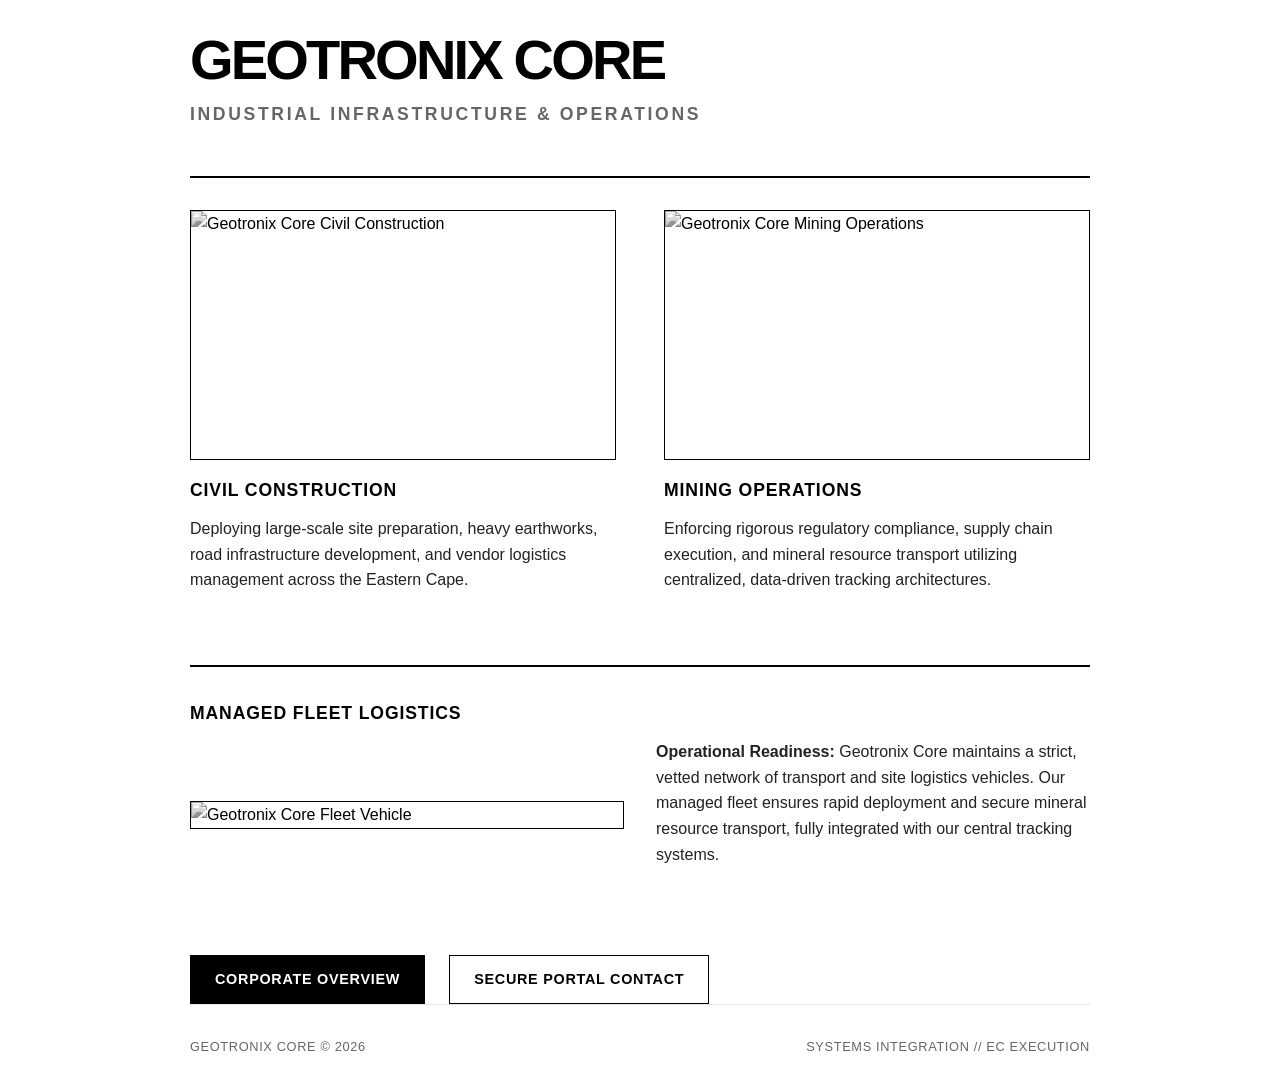
==== index.html @ 0fdd349a "update" ====
<!DOCTYPE html>
<html lang="en">
<head>
    <meta charset="UTF-8">
    <meta name="viewport" content="width=device-width, initial-scale=1.0">
    <title>Geotronix Core | Industrial Infrastructure & Operations</title>
    <style>
        :root {
            --bg: #ffffff;
            --text: #000000;
            --border: #000000;
            --muted: #666666;
        }
        * {
            box-sizing: border-box;
            margin: 0;
            padding: 0;
            font-family: -apple-system, BlinkMacSystemFont, sans-serif;
        }
        body {
            background-color: var(--bg);
            color: var(--text);
            line-height: 1.6;
            padding: 2rem;
            display: flex;
            flex-direction: column;
            min-height: 100vh;
        }
        .container {
            max-width: 900px;
            margin: auto auto;
            width: 100%;
        }
        header {
            margin-bottom: 3rem;
        }
        h1 {
            font-size: 3.5rem;
            font-weight: 800;
            letter-spacing: -0.05em;
            text-transform: uppercase;
            line-height: 1;
        }
        .subtitle {
            font-size: 1.1rem;
            color: var(--muted);
            text-transform: uppercase;
            letter-spacing: 0.15em;
            margin-top: 0.75rem;
            font-weight: 600;
        }
        .divider {
            height: 2px;
            background-color: var(--text);
            margin: 2rem 0;
        }
        .grid {
            display: grid;
            grid-template-columns: 1fr 1fr;
            gap: 3rem;
            margin-bottom: 3rem;
        }
        @media (max-width: 768px) {
            .grid { 
                grid-template-columns: 1fr;
                gap: 1.5rem;
            }
            h1 { font-size: 2.5rem; }
        }
        .sector-card {
            display: flex;
            flex-direction: column;
        }
        .sector-image {
            width: 100%;
            height: 250px;
            object-fit: cover;
            border: 1px solid var(--text);
            margin-bottom: 1rem;
            filter: grayscale(100%); /* Forces the industrial black/white look */
        }
        .sector-title {
            font-size: 1.1rem;
            font-weight: 700;
            text-transform: uppercase;
            margin-bottom: 0.75rem;
            letter-spacing: 0.05em;
        }
        p {
            font-size: 1rem;
            color: #222;
            margin-bottom: 1.5rem;
        }
        .fleet-section {
            margin-top: 2rem;
            margin-bottom: 4rem;
            border-top: 2px solid var(--text);
            padding-top: 2rem;
        }
        .fleet-container {
            display: flex;
            gap: 2rem;
            align-items: center;
        }
        .fleet-image {
            width: 50%;
            border: 1px solid var(--text);
            filter: grayscale(100%); /* Optional: keeps the car in black/white theme */
        }
        .fleet-text {
            width: 50%;
        }
        @media (max-width: 768px) {
            .fleet-container {
                flex-direction: column;
            }
            .fleet-image, .fleet-text {
                width: 100%;
            }
        }
        .cta-container {
            display: flex;
            gap: 1.5rem;
            margin-top: 1rem;
        }
        .btn {
            display: inline-block;
            padding: 0.75rem 1.5rem;
            font-size: 0.9rem;
            font-weight: 700;
            text-transform: uppercase;
            letter-spacing: 0.05em;
            text-decoration: none;
            border: 1px solid var(--text);
            transition: all 0.2s ease;
        }
        .btn-dark {
            background-color: var(--text);
            color: var(--bg);
        }
        .btn-dark:hover {
            background-color: #333;
        }
        .btn-light {
            background-color: var(--bg);
            color: var(--text);
        }
        .btn-light:hover {
            background-color: #f5f5f5;
        }
        footer {
            margin-top: auto;
            padding-top: 2rem;
            border-top: 1px solid #e5e5e5;
            font-size: 0.8rem;
            text-transform: uppercase;
            letter-spacing: 0.05em;
            color: var(--muted);
            display: flex;
            justify-content: space-between;
        }
    </style>
</head>
<body>
    <div class="container">
        <header>
            <h1>Geotronix Core</h1>
            <div class="subtitle">Industrial Infrastructure & Operations</div>
        </header>

        <div class="divider"></div>

        <div class="grid">
            <!-- Construction Sector -->
            <div class="sector-card">
                <img src="https://images.unsplash.com/photo-1541888086425-d81bb19240f5?auto=format&fit=crop&w=1200&q=80" alt="Geotronix Core Civil Construction" class="sector-image">
                <h2 class="sector-title">Civil Construction</h2>
                <p>Deploying large-scale site preparation, heavy earthworks, road infrastructure development, and vendor logistics management across the Eastern Cape.</p>
            </div>
            
            <!-- Mining Sector -->
            <div class="sector-card">
                <img src="https://images.unsplash.com/photo-1581094288338-2314dddb7ece?auto=format&fit=crop&w=1200&q=80" alt="Geotronix Core Mining Operations" class="sector-image">
                <h2 class="sector-title">Mining Operations</h2>
                <p>Enforcing rigorous regulatory compliance, supply chain execution, and mineral resource transport utilizing centralized, data-driven tracking architectures.</p>
            </div>
        </div>

        <!-- Managed Fleet Section -->
        <div class="fleet-section">
            <h2 class="sector-title">Managed Fleet Logistics</h2>
            <div class="fleet-container">
                <!-- Ensure you save the car mockup as fleet.png in your images folder -->
                <img src="images/fleet.png" alt="Geotronix Core Fleet Vehicle" class="fleet-image">
                <div class="fleet-text">
                    <p><strong>Operational Readiness:</strong> Geotronix Core maintains a strict, vetted network of transport and site logistics vehicles. Our managed fleet ensures rapid deployment and secure mineral resource transport, fully integrated with our central tracking systems.</p>
                </div>
            </div>
        </div>

        <div class="cta-container">
            <a href="about.html" class="btn btn-dark">Corporate Overview</a>
            <a href="mailto:systems@geotronixcore.co.za" class="btn btn-light">Secure Portal Contact</a>
        </div>

        <footer>
            <div>Geotronix Core &copy; 2026</div>
            <div>Systems Integration // EC Execution</div>
        </footer>
    </div>
</body>
</html>
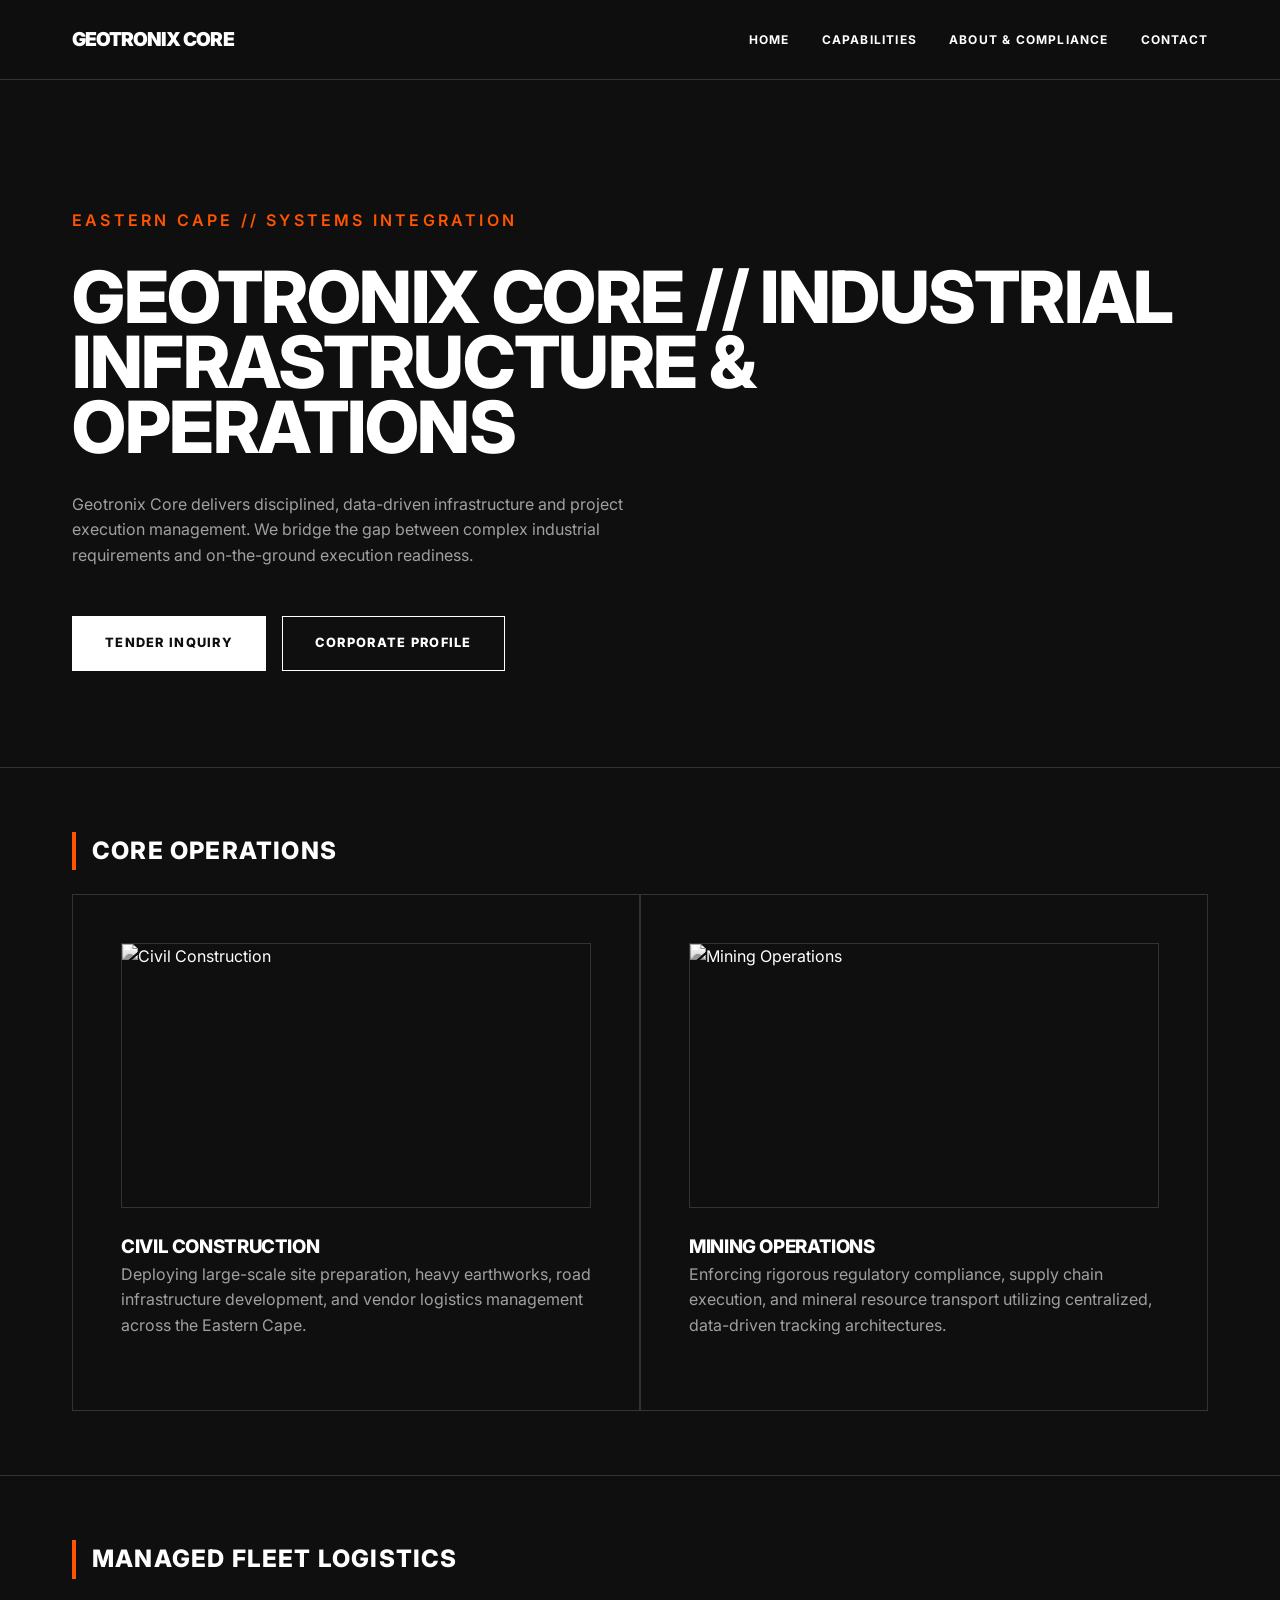
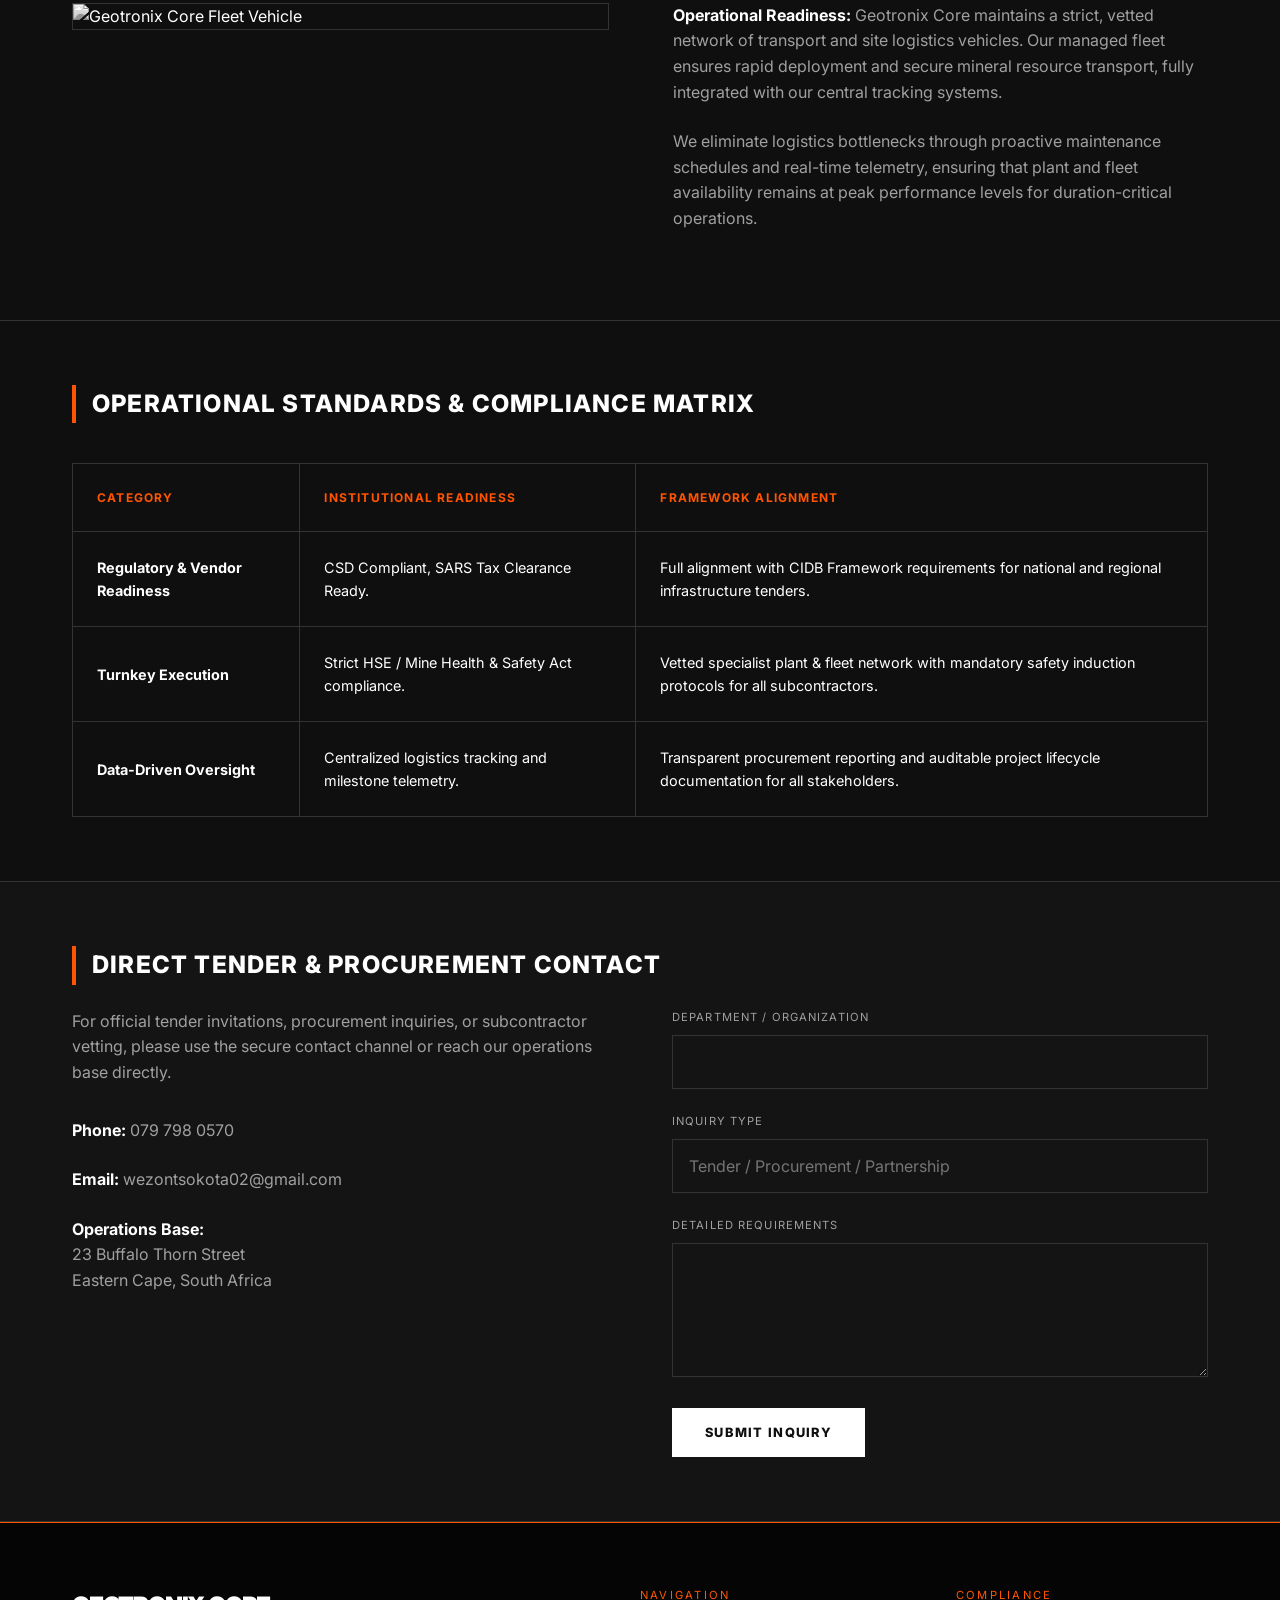
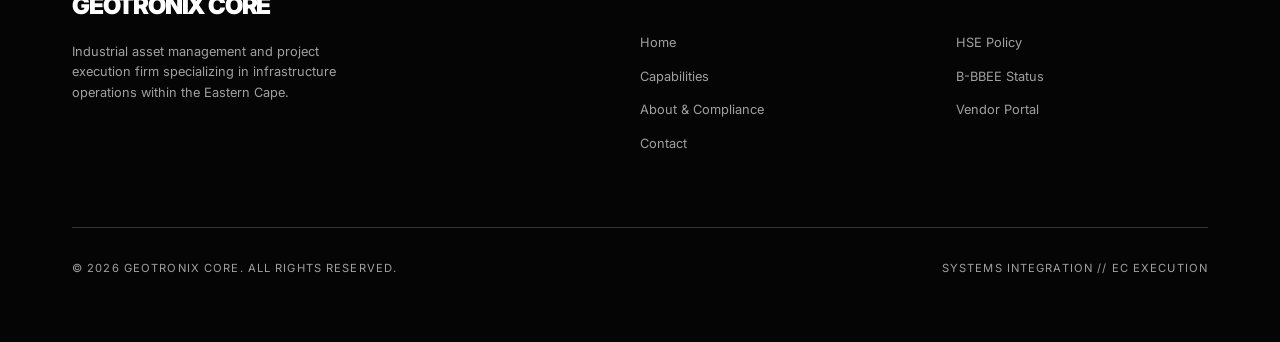
==== commit 97b4125d: "Portfolio update" ====
--- a/index.html
+++ b/index.html
@@ -3,210 +3,173 @@
 <head>
     <meta charset="UTF-8">
     <meta name="viewport" content="width=device-width, initial-scale=1.0">
-    <title>Geotronix Core | Industrial Infrastructure & Operations</title>
-    <style>
-        :root {
-            --bg: #ffffff;
-            --text: #000000;
-            --border: #000000;
-            --muted: #666666;
-        }
-        * {
-            box-sizing: border-box;
-            margin: 0;
-            padding: 0;
-            font-family: -apple-system, BlinkMacSystemFont, sans-serif;
-        }
-        body {
-            background-color: var(--bg);
-            color: var(--text);
-            line-height: 1.6;
-            padding: 2rem;
-            display: flex;
-            flex-direction: column;
-            min-height: 100vh;
-        }
-        .container {
-            max-width: 900px;
-            margin: auto auto;
-            width: 100%;
-        }
-        header {
-            margin-bottom: 3rem;
-        }
-        h1 {
-            font-size: 3.5rem;
-            font-weight: 800;
-            letter-spacing: -0.05em;
-            text-transform: uppercase;
-            line-height: 1;
-        }
-        .subtitle {
-            font-size: 1.1rem;
-            color: var(--muted);
-            text-transform: uppercase;
-            letter-spacing: 0.15em;
-            margin-top: 0.75rem;
-            font-weight: 600;
-        }
-        .divider {
-            height: 2px;
-            background-color: var(--text);
-            margin: 2rem 0;
-        }
-        .grid {
-            display: grid;
-            grid-template-columns: 1fr 1fr;
-            gap: 3rem;
-            margin-bottom: 3rem;
-        }
-        @media (max-width: 768px) {
-            .grid { 
-                grid-template-columns: 1fr;
-                gap: 1.5rem;
-            }
-            h1 { font-size: 2.5rem; }
-        }
-        .sector-card {
-            display: flex;
-            flex-direction: column;
-        }
-        .sector-image {
-            width: 100%;
-            height: 250px;
-            object-fit: cover;
-            border: 1px solid var(--text);
-            margin-bottom: 1rem;
-            filter: grayscale(100%); /* Forces the industrial black/white look */
-        }
-        .sector-title {
-            font-size: 1.1rem;
-            font-weight: 700;
-            text-transform: uppercase;
-            margin-bottom: 0.75rem;
-            letter-spacing: 0.05em;
-        }
-        p {
-            font-size: 1rem;
-            color: #222;
-            margin-bottom: 1.5rem;
-        }
-        .fleet-section {
-            margin-top: 2rem;
-            margin-bottom: 4rem;
-            border-top: 2px solid var(--text);
-            padding-top: 2rem;
-        }
-        .fleet-container {
-            display: flex;
-            gap: 2rem;
-            align-items: center;
-        }
-        .fleet-image {
-            width: 50%;
-            border: 1px solid var(--text);
-            filter: grayscale(100%); /* Optional: keeps the car in black/white theme */
-        }
-        .fleet-text {
-            width: 50%;
-        }
-        @media (max-width: 768px) {
-            .fleet-container {
-                flex-direction: column;
-            }
-            .fleet-image, .fleet-text {
-                width: 100%;
-            }
-        }
-        .cta-container {
-            display: flex;
-            gap: 1.5rem;
-            margin-top: 1rem;
-        }
-        .btn {
-            display: inline-block;
-            padding: 0.75rem 1.5rem;
-            font-size: 0.9rem;
-            font-weight: 700;
-            text-transform: uppercase;
-            letter-spacing: 0.05em;
-            text-decoration: none;
-            border: 1px solid var(--text);
-            transition: all 0.2s ease;
-        }
-        .btn-dark {
-            background-color: var(--text);
-            color: var(--bg);
-        }
-        .btn-dark:hover {
-            background-color: #333;
-        }
-        .btn-light {
-            background-color: var(--bg);
-            color: var(--text);
-        }
-        .btn-light:hover {
-            background-color: #f5f5f5;
-        }
-        footer {
-            margin-top: auto;
-            padding-top: 2rem;
-            border-top: 1px solid #e5e5e5;
-            font-size: 0.8rem;
-            text-transform: uppercase;
-            letter-spacing: 0.05em;
-            color: var(--muted);
-            display: flex;
-            justify-content: space-between;
-        }
-    </style>
+    <title>GEOTRONIX CORE // INDUSTRIAL INFRASTRUCTURE & OPERATIONS</title>
+    <link rel="stylesheet" href="styles.css">
+    <link rel="preconnect" href="https://fonts.googleapis.com">
+    <link rel="preconnect" href="https://fonts.gstatic.com" crossorigin>
+    <link href="https://fonts.googleapis.com/css2?family=Inter:wght@400;600;700;800;900&display=swap" rel="stylesheet">
 </head>
 <body>
-    <div class="container">
-        <header>
-            <h1>Geotronix Core</h1>
-            <div class="subtitle">Industrial Infrastructure & Operations</div>
-        </header>
-
-        <div class="divider"></div>
-
-        <div class="grid">
-            <!-- Construction Sector -->
-            <div class="sector-card">
-                <img src="https://images.unsplash.com/photo-1541888086425-d81bb19240f5?auto=format&fit=crop&w=1200&q=80" alt="Geotronix Core Civil Construction" class="sector-image">
-                <h2 class="sector-title">Civil Construction</h2>
-                <p>Deploying large-scale site preparation, heavy earthworks, road infrastructure development, and vendor logistics management across the Eastern Cape.</p>
-            </div>
-            
-            <!-- Mining Sector -->
-            <div class="sector-card">
-                <img src="https://images.unsplash.com/photo-1581094288338-2314dddb7ece?auto=format&fit=crop&w=1200&q=80" alt="Geotronix Core Mining Operations" class="sector-image">
-                <h2 class="sector-title">Mining Operations</h2>
-                <p>Enforcing rigorous regulatory compliance, supply chain execution, and mineral resource transport utilizing centralized, data-driven tracking architectures.</p>
+    <nav class="top-nav">
+        <div class="container">
+            <div class="logo">GEOTRONIX CORE</div>
+            <div class="nav-links">
+                <a href="index.html">HOME</a>
+                <a href="#capabilities">CAPABILITIES</a>
+                <a href="about.html">ABOUT & COMPLIANCE</a>
+                <a href="#contact">CONTACT</a>
             </div>
         </div>
+    </nav>
 
-        <!-- Managed Fleet Section -->
-        <div class="fleet-section">
-            <h2 class="sector-title">Managed Fleet Logistics</h2>
-            <div class="fleet-container">
-                <!-- Ensure you save the car mockup as fleet.png in your images folder -->
-                <img src="images/fleet.png" alt="Geotronix Core Fleet Vehicle" class="fleet-image">
-                <div class="fleet-text">
-                    <p><strong>Operational Readiness:</strong> Geotronix Core maintains a strict, vetted network of transport and site logistics vehicles. Our managed fleet ensures rapid deployment and secure mineral resource transport, fully integrated with our central tracking systems.</p>
+    <main>
+        <section class="hero">
+            <div class="container">
+                <div class="subtitle">Eastern Cape // Systems Integration</div>
+                <h1>GEOTRONIX CORE // INDUSTRIAL INFRASTRUCTURE & OPERATIONS</h1>
+                <p style="max-width: 600px; margin-top: 2rem;">Geotronix Core delivers disciplined, data-driven infrastructure and project execution management. We bridge the gap between complex industrial requirements and on-the-ground execution readiness.</p>
+                <div style="margin-top: 3rem; display: flex; gap: 1rem;">
+                    <a href="#contact" class="btn btn-primary">Tender Inquiry</a>
+                    <a href="about.html" class="btn btn-outline">Corporate Profile</a>
                 </div>
             </div>
+        </section>
+
+        <section id="capabilities" class="capabilities">
+            <div class="container">
+                <h2>Core Operations</h2>
+                <div class="grid-2">
+                    <div class="grid-item sector-card">
+                        <div class="sector-image-wrapper">
+                            <img src="images/construction.jpg" alt="Civil Construction" class="sector-image">
+                        </div>
+                        <h3>Civil Construction</h3>
+                        <p>Deploying large-scale site preparation, heavy earthworks, road infrastructure development, and vendor logistics management across the Eastern Cape.</p>
+                    </div>
+                    <div class="grid-item sector-card">
+                        <div class="sector-image-wrapper">
+                            <img src="images/mining.jpg" alt="Mining Operations" class="sector-image">
+                        </div>
+                        <h3>Mining Operations</h3>
+                        <p>Enforcing rigorous regulatory compliance, supply chain execution, and mineral resource transport utilizing centralized, data-driven tracking architectures.</p>
+                    </div>
+                </div>
+            </div>
+        </section>
+
+        <section class="fleet">
+            <div class="container">
+                <h2>Managed Fleet Logistics</h2>
+                <div class="fleet-flex">
+                    <div class="fleet-image-container">
+                        <img src="images/fleet.png" alt="Geotronix Core Fleet Vehicle" style="width: 100%; display: block; filter: grayscale(100%);">
+                    </div>
+                    <div class="fleet-content">
+                        <p><strong>Operational Readiness:</strong> Geotronix Core maintains a strict, vetted network of transport and site logistics vehicles. Our managed fleet ensures rapid deployment and secure mineral resource transport, fully integrated with our central tracking systems.</p>
+                        <p>We eliminate logistics bottlenecks through proactive maintenance schedules and real-time telemetry, ensuring that plant and fleet availability remains at peak performance levels for duration-critical operations.</p>
+                    </div>
+                </div>
+            </div>
+        </section>
+
+        <section class="compliance">
+            <div class="container">
+                <h2>Operational Standards & Compliance Matrix</h2>
+                <div class="matrix-container" style="overflow-x: auto;">
+                    <table class="matrix-table">
+                        <thead>
+                            <tr>
+                                <th>Category</th>
+                                <th>Institutional Readiness</th>
+                                <th>Framework Alignment</th>
+                            </tr>
+                        </thead>
+                        <tbody>
+                            <tr>
+                                <td><strong>Regulatory & Vendor Readiness</strong></td>
+                                <td>CSD Compliant, SARS Tax Clearance Ready.</td>
+                                <td>Full alignment with CIDB Framework requirements for national and regional infrastructure tenders.</td>
+                            </tr>
+                            <tr>
+                                <td><strong>Turnkey Execution</strong></td>
+                                <td>Strict HSE / Mine Health & Safety Act compliance.</td>
+                                <td>Vetted specialist plant & fleet network with mandatory safety induction protocols for all subcontractors.</td>
+                            </tr>
+                            <tr>
+                                <td><strong>Data-Driven Oversight</strong></td>
+                                <td>Centralized logistics tracking and milestone telemetry.</td>
+                                <td>Transparent procurement reporting and auditable project lifecycle documentation for all stakeholders.</td>
+                            </tr>
+                        </tbody>
+                    </table>
+                </div>
+            </div>
+        </section>
+
+        <section id="contact" class="contact-section">
+            <div class="container">
+                <h2>Direct Tender & Procurement Contact</h2>
+                <div class="contact-flex">
+                    <div class="contact-info">
+                        <p>For official tender invitations, procurement inquiries, or subcontractor vetting, please use the secure contact channel or reach our operations base directly.</p>
+                        <div style="margin-top: 2rem;">
+                            <p><strong>Phone:</strong> 079 798 0570</p>
+                            <p><strong>Email:</strong> wezontsokota02@gmail.com</p>
+                            <p><strong>Operations Base:</strong><br>23 Buffalo Thorn Street<br>Eastern Cape, South Africa</p>
+                        </div>
+                    </div>
+                    <div class="contact-form">
+                        <form action="https://formspree.io/f/wezontsokota02@gmail.com" method="POST">
+                            <div class="form-group">
+                                <label>Department / Organization</label>
+                                <input type="text" name="organization" required>
+                            </div>
+                            <div class="form-group">
+                                <label>Inquiry Type</label>
+                                <input type="text" name="subject" placeholder="Tender / Procurement / Partnership" required>
+                            </div>
+                            <div class="form-group">
+                                <label>Detailed Requirements</label>
+                                <textarea name="message" rows="5" required></textarea>
+                            </div>
+                            <button type="submit" class="btn btn-primary">Submit Inquiry</button>
+                        </form>
+                    </div>
+                </div>
+            </div>
+        </section>
+    </main>
+
+    <footer class="corporate-footer">
+        <div class="container">
+            <div class="footer-grid">
+                <div class="footer-brand">
+                    <div class="logo">GEOTRONIX CORE</div>
+                    <p style="font-size: 0.8rem; max-width: 300px;">Industrial asset management and project execution firm specializing in infrastructure operations within the Eastern Cape.</p>
+                </div>
+                <div class="footer-nav">
+                    <div class="footer-heading">Navigation</div>
+                    <ul class="footer-links">
+                        <li><a href="index.html">Home</a></li>
+                        <li><a href="#capabilities">Capabilities</a></li>
+                        <li><a href="about.html">About & Compliance</a></li>
+                        <li><a href="#contact">Contact</a></li>
+                    </ul>
+                </div>
+                <div class="footer-legal">
+                    <div class="footer-heading">Compliance</div>
+                    <ul class="footer-links">
+                        <li><a href="#">HSE Policy</a></li>
+                        <li><a href="#">B-BBEE Status</a></li>
+                        <li><a href="#">Vendor Portal</a></li>
+                    </ul>
+                </div>
+            </div>
+            <div class="footer-bottom">
+                <div>&copy; 2026 GEOTRONIX CORE. All Rights Reserved.</div>
+                <div>Systems Integration // EC Execution</div>
+            </div>
         </div>
-
-        <div class="cta-container">
-            <a href="about.html" class="btn btn-dark">Corporate Overview</a>
-            <a href="mailto:systems@geotronixcore.co.za" class="btn btn-light">Secure Portal Contact</a>
-        </div>
-
-        <footer>
-            <div>Geotronix Core &copy; 2026</div>
-            <div>Systems Integration // EC Execution</div>
-        </footer>
-    </div>
+    </footer>
 </body>
 </html>
--- a/styles.css
+++ b/styles.css
@@ -0,0 +1,373 @@
+:root {
+    --bg-dark: #0f0f0f;
+    --bg-card: #141414;
+    --white: #ffffff;
+    --accent: #ff5500;
+    --grid-line: #333333;
+    --text-main: #ffffff;
+    --text-muted: #a0a0a0;
+    --container-max: 1200px;
+}
+
+* {
+    box-sizing: border-box;
+    margin: 0;
+    padding: 0;
+    font-family: 'Inter', -apple-system, BlinkMacSystemFont, "Segoe UI", Roboto, Helvetica, Arial, sans-serif;
+}
+
+body {
+    background-color: var(--bg-dark);
+    color: var(--text-main);
+    line-height: 1.6;
+    display: flex;
+    flex-direction: column;
+    min-height: 100vh;
+}
+
+.container {
+    max-width: var(--container-max);
+    margin: 0 auto;
+    width: 100%;
+    padding: 0 2rem;
+}
+
+/* Typography */
+h1, h2, h3, h4 {
+    text-transform: uppercase;
+    font-weight: 800;
+    letter-spacing: -0.02em;
+}
+
+h1 {
+    font-size: clamp(2.5rem, 8vw, 4.5rem);
+    line-height: 0.9;
+    margin-bottom: 1rem;
+}
+
+h2 {
+    font-size: 1.5rem;
+    letter-spacing: 0.05em;
+    margin-bottom: 1.5rem;
+    border-left: 4px solid var(--accent);
+    padding-left: 1rem;
+}
+
+.subtitle {
+    font-size: 1rem;
+    color: var(--accent);
+    text-transform: uppercase;
+    letter-spacing: 0.2em;
+    font-weight: 600;
+    margin-bottom: 2rem;
+}
+
+p {
+    margin-bottom: 1.5rem;
+    color: var(--text-muted);
+}
+
+strong {
+    color: var(--white);
+}
+
+/* Navigation */
+nav.top-nav {
+    border-bottom: 1px solid var(--grid-line);
+    padding: 1.5rem 0;
+    position: sticky;
+    top: 0;
+    background: rgba(15, 15, 15, 0.9);
+    backdrop-filter: blur(10px);
+    z-index: 1000;
+}
+
+nav.top-nav .container {
+    display: flex;
+    justify-content: space-between;
+    align-items: center;
+}
+
+.logo {
+    font-weight: 900;
+    letter-spacing: -0.05em;
+    font-size: 1.2rem;
+    text-transform: uppercase;
+}
+
+.nav-links {
+    display: flex;
+    gap: 2rem;
+}
+
+.nav-links a {
+    color: var(--text-main);
+    text-decoration: none;
+    font-size: 0.75rem;
+    font-weight: 700;
+    letter-spacing: 0.1em;
+    text-transform: uppercase;
+    transition: color 0.2s ease;
+}
+
+.nav-links a:hover {
+    color: var(--accent);
+}
+
+/* Sections */
+section {
+    padding: 4rem 0;
+    border-bottom: 1px solid var(--grid-line);
+}
+
+.hero {
+    padding: 8rem 0 6rem 0;
+    text-align: left;
+}
+
+/* Grid System */
+.grid-2 {
+    display: grid;
+    grid-template-columns: 1fr 1fr;
+    gap: 2px;
+    background-color: var(--grid-line);
+    border: 1px solid var(--grid-line);
+}
+
+.grid-3 {
+    display: grid;
+    grid-template-columns: repeat(3, 1fr);
+    gap: 2px;
+    background-color: var(--grid-line);
+    border: 1px solid var(--grid-line);
+}
+
+.grid-item {
+    background-color: var(--bg-dark);
+    padding: 3rem;
+}
+
+@media (max-width: 768px) {
+    .grid-2, .grid-3 {
+        grid-template-columns: 1fr;
+    }
+}
+
+/* Cards */
+.sector-card {
+    display: flex;
+    flex-direction: column;
+}
+
+.sector-image-wrapper {
+    aspect-ratio: 16/9;
+    overflow: hidden;
+    border: 1px solid var(--grid-line);
+    margin-bottom: 1.5rem;
+}
+
+.sector-image {
+    width: 100%;
+    height: 100%;
+    object-fit: cover;
+    filter: grayscale(100%) contrast(1.2);
+    transition: transform 0.5s ease;
+}
+
+.sector-image:hover {
+    transform: scale(1.05);
+}
+
+/* Fleet Section */
+.fleet-flex {
+    display: flex;
+    gap: 4rem;
+    align-items: flex-start;
+}
+
+.fleet-image-container {
+    flex: 1;
+    border: 1px solid var(--grid-line);
+}
+
+.fleet-content {
+    flex: 1;
+}
+
+@media (max-width: 992px) {
+    .fleet-flex {
+        flex-direction: column;
+    }
+}
+
+/* Compliance Matrix */
+.matrix-table {
+    width: 100%;
+    border-collapse: collapse;
+    margin-top: 1rem;
+}
+
+.matrix-table th, .matrix-table td {
+    padding: 1.5rem;
+    text-align: left;
+    border: 1px solid var(--grid-line);
+}
+
+.matrix-table th {
+    text-transform: uppercase;
+    font-size: 0.75rem;
+    color: var(--accent);
+    letter-spacing: 0.1em;
+}
+
+.matrix-table td {
+    font-size: 0.9rem;
+}
+
+/* Buttons */
+.btn {
+    display: inline-block;
+    padding: 1rem 2rem;
+    font-size: 0.8rem;
+    font-weight: 800;
+    text-transform: uppercase;
+    letter-spacing: 0.1em;
+    text-decoration: none;
+    border: 1px solid var(--white);
+    transition: all 0.3s ease;
+    border-radius: 0;
+}
+
+.btn-primary {
+    background-color: var(--white);
+    color: var(--bg-dark);
+}
+
+.btn-primary:hover {
+    background-color: var(--accent);
+    border-color: var(--accent);
+    color: var(--white);
+}
+
+.btn-outline {
+    background-color: transparent;
+    color: var(--white);
+}
+
+.btn-outline:hover {
+    border-color: var(--accent);
+    color: var(--accent);
+}
+
+/* Footer */
+footer.corporate-footer {
+    padding: 4rem 0;
+    background-color: #050505;
+    border-top: 1px solid var(--accent);
+    margin-top: auto;
+}
+
+.footer-grid {
+    display: grid;
+    grid-template-columns: 2fr 1fr 1fr;
+    gap: 4rem;
+}
+
+.footer-brand .logo {
+    font-size: 1.5rem;
+    margin-bottom: 1rem;
+}
+
+.footer-heading {
+    font-size: 0.7rem;
+    color: var(--accent);
+    text-transform: uppercase;
+    letter-spacing: 0.2em;
+    margin-bottom: 1.5rem;
+}
+
+.footer-links {
+    list-style: none;
+}
+
+.footer-links li {
+    margin-bottom: 0.5rem;
+}
+
+.footer-links a {
+    color: var(--text-muted);
+    text-decoration: none;
+    font-size: 0.8rem;
+}
+
+.footer-bottom {
+    margin-top: 4rem;
+    padding-top: 2rem;
+    border-top: 1px solid var(--grid-line);
+    display: flex;
+    justify-content: space-between;
+    font-size: 0.7rem;
+    color: var(--text-muted);
+    text-transform: uppercase;
+    letter-spacing: 0.1em;
+}
+
+@media (max-width: 768px) {
+    .footer-grid {
+        grid-template-columns: 1fr;
+        gap: 2rem;
+    }
+}
+
+/* Contact Form */
+.contact-section {
+    background-color: var(--bg-card);
+}
+
+.contact-flex {
+    display: flex;
+    gap: 4rem;
+}
+
+.contact-info, .contact-form {
+    flex: 1;
+}
+
+.form-group {
+    margin-bottom: 1.5rem;
+}
+
+.form-group label {
+    display: block;
+    text-transform: uppercase;
+    font-size: 0.7rem;
+    letter-spacing: 0.1em;
+    margin-bottom: 0.5rem;
+    color: var(--text-muted);
+}
+
+input, textarea {
+    width: 100%;
+    background: transparent;
+    border: 1px solid var(--grid-line);
+    padding: 1rem;
+    color: var(--white);
+    font-size: 1rem;
+}
+
+input:focus, textarea:focus {
+    outline: none;
+    border-color: var(--accent);
+}
+
+/* About Page Specifics */
+.about-hero {
+    border-bottom: 1px solid var(--accent);
+}
+
+.hseq-block {
+    background-color: var(--bg-card);
+    border: 1px solid var(--accent);
+    padding: 3rem;
+    margin: 2rem 0;
+}
